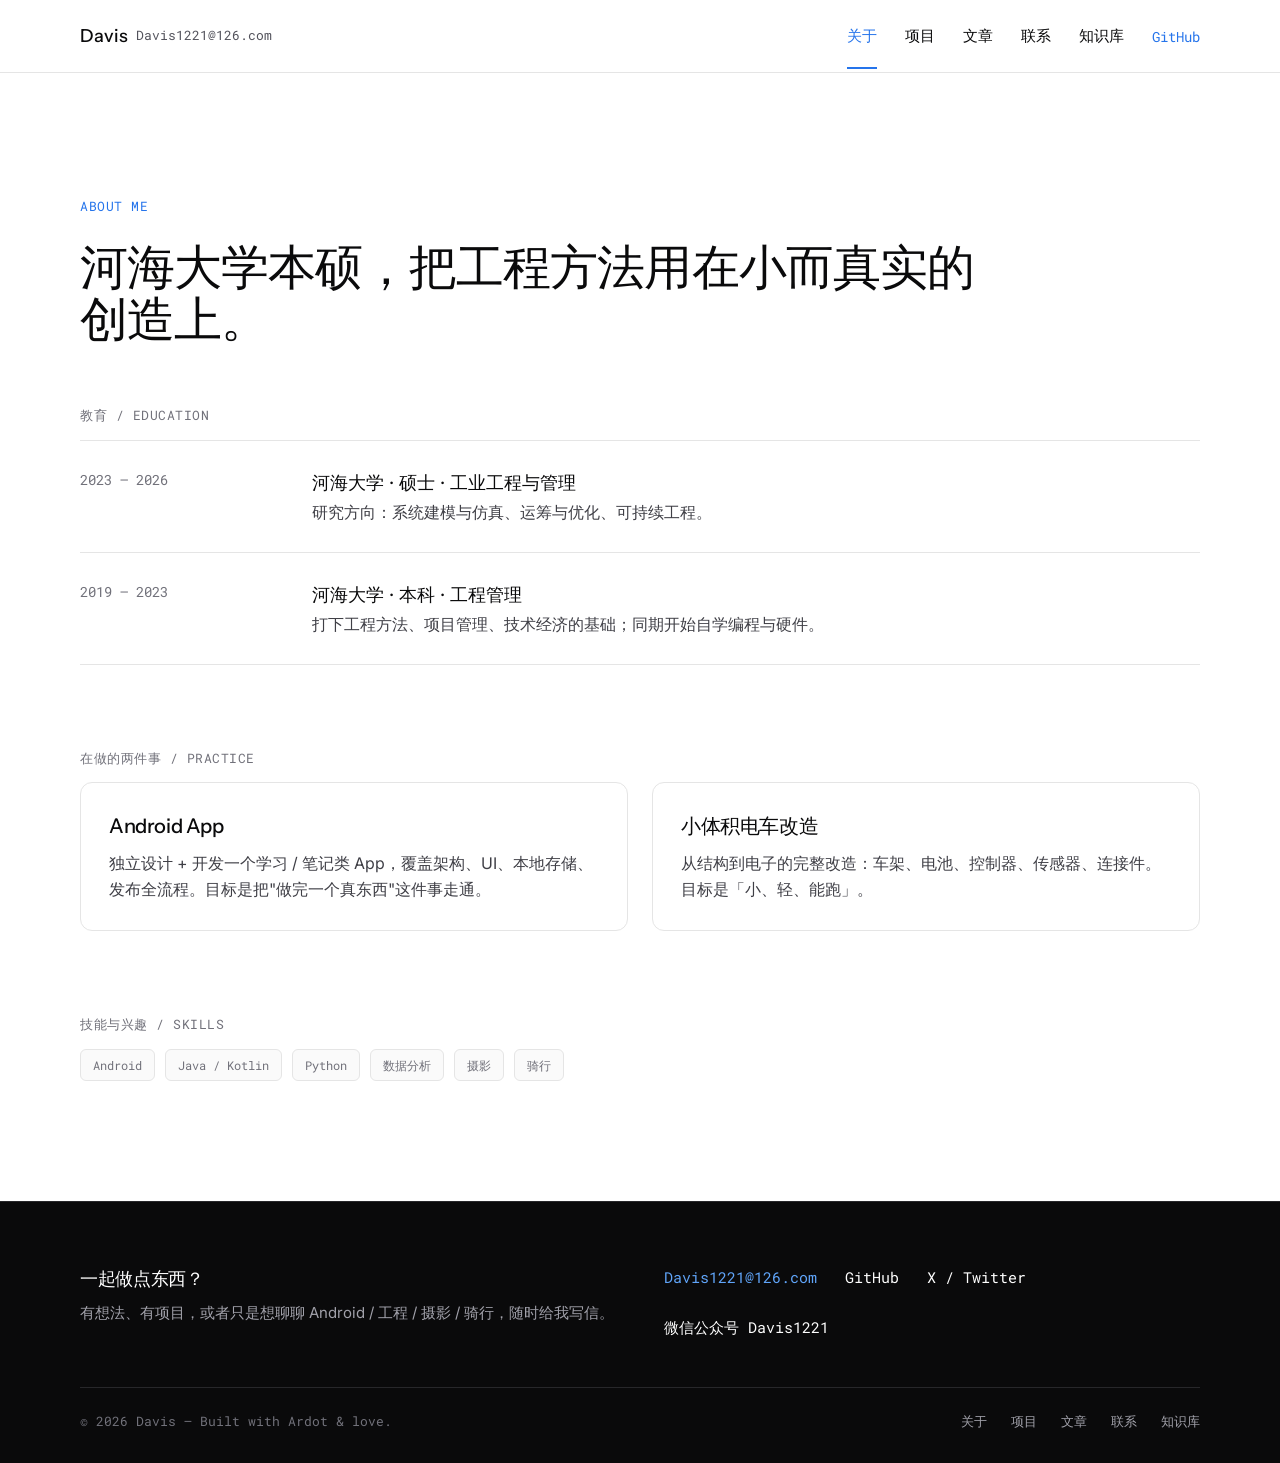
==== about.html @ aacbe088 "Initial commit: Davis personal site (6 pages + styles)" ====
<!doctype html>
<html lang="zh-CN">
<head>
  <meta charset="utf-8" />
  <meta name="viewport" content="width=device-width, initial-scale=1" />
  <title>关于 — Davis</title>
  <meta name="description" content="河海大学本硕 · 工业工程与管理。Android App / 小体积电车改造 / 数据分析。" />
  <link rel="preconnect" href="https://fonts.googleapis.com" />
  <link rel="preconnect" href="https://fonts.gstatic.com" crossorigin />
  <link href="https://fonts.googleapis.com/css2?family=Inter:wght@400;500;600&family=Instrument+Sans:wght@400;500;600&family=Roboto+Mono:wght@400;500&display=swap" rel="stylesheet" />
  <link rel="stylesheet" href="./styles.css" />
</head>
<body>

<header class="site-header">
  <div class="container row">
    <a class="wordmark" href="./index.html">
      <span class="name">Davis</span>
      <span class="handle">Davis1221@126.com</span>
    </a>
    <nav class="nav">
      <a class="is-active" href="./about.html">关于</a>
      <a href="./projects.html">项目</a>
      <a href="./writing.html">文章</a>
      <a href="./contact.html">联系</a>
      <a href="./knowledge.html">知识库</a>
      <a class="ext" href="https://github.com/Davis1221" target="_blank" rel="noopener">GitHub</a>
    </nav>
  </div>
</header>

<main>

<section>
  <div class="container">
    <span class="kicker">ABOUT ME</span>
    <h1 class="h-1" style="margin-bottom: 56px; max-width: 920px;">河海大学本硕，把工程方法用在小而真实的创造上。</h1>

    <div style="margin-bottom: 80px;">
      <div class="kicker muted" style="margin-bottom: 14px;">教育 / EDUCATION</div>
      <div class="edu">
        <div class="edu-row">
          <div>
            <div class="when">2023 – 2026</div>
          </div>
          <div>
            <div class="where">河海大学 · 硕士 · 工业工程与管理</div>
            <div class="what">研究方向：系统建模与仿真、运筹与优化、可持续工程。</div>
          </div>
        </div>
        <div class="edu-row">
          <div>
            <div class="when">2019 – 2023</div>
          </div>
          <div>
            <div class="where">河海大学 · 本科 · 工程管理</div>
            <div class="what">打下工程方法、项目管理、技术经济的基础；同期开始自学编程与硬件。</div>
          </div>
        </div>
      </div>
    </div>

    <div style="margin-bottom: 80px;">
      <div class="kicker muted" style="margin-bottom: 14px;">在做的两件事 / PRACTICE</div>
      <div class="practice-grid">
        <div class="practice">
          <h3>Android App</h3>
          <p>独立设计 + 开发一个学习 / 笔记类 App，覆盖架构、UI、本地存储、发布全流程。目标是把"做完一个真东西"这件事走通。</p>
        </div>
        <div class="practice">
          <h3>小体积电车改造</h3>
          <p>从结构到电子的完整改造：车架、电池、控制器、传感器、连接件。目标是「小、轻、能跑」。</p>
        </div>
      </div>
    </div>

    <div>
      <div class="kicker muted" style="margin-bottom: 14px;">技能与兴趣 / SKILLS</div>
      <div class="chips">
        <span class="chip">Android</span>
        <span class="chip">Java / Kotlin</span>
        <span class="chip">Python</span>
        <span class="chip">数据分析</span>
        <span class="chip">摄影</span>
        <span class="chip">骑行</span>
      </div>
    </div>
  </div>
</section>

</main>

<footer class="site-footer">
  <div class="container">
    <div class="grid">
      <div>
        <h3>一起做点东西？</h3>
        <p>有想法、有项目，或者只是想聊聊 Android / 工程 / 摄影 / 骑行，随时给我写信。</p>
      </div>
      <div>
        <div class="links">
          <a class="email" href="mailto:Davis1221@126.com">Davis1221@126.com</a>
          <a href="https://github.com/Davis1221" target="_blank" rel="noopener">GitHub</a>
          <a href="https://x.com/Davis1221" target="_blank" rel="noopener">X / Twitter</a>
          <a href="javascript:void(0)">微信公众号 Davis1221</a>
        </div>
      </div>
    </div>
    <div class="bottom">
      <span>© 2026 Davis — Built with Ardot & love.</span>
      <div class="nav-foot">
        <a href="./about.html">关于</a>
        <a href="./projects.html">项目</a>
        <a href="./writing.html">文章</a>
        <a href="./contact.html">联系</a>
        <a href="./knowledge.html">知识库</a>
      </div>
    </div>
  </div>
</footer>

</body>
</html>
---- styles.css ----
/* === Davis Personal Site — shared styles === */

:root {
  --white: #ffffff;
  --ink: #0a0a0b;
  --gray-50: #fafafa;
  --gray-100: #f4f4f5;
  --gray-200: #e5e5e5;
  --gray-300: #d4d4d8;
  --gray-400: #a1a1aa;
  --gray-500: #71717a;
  --gray-600: #52525b;
  --gray-700: #3f3f46;
  --gray-800: #27272a;
  --gray-900: #18181b;
  --accent: #2574eb;
  --accent-soft: #60a5fa;
  --max: 1280px;
  --pad-x: 80px;
  --section-y: 120px;
  --radius-sm: 6px;
  --radius: 12px;
  --t-fast: 120ms ease;
  --t: 200ms ease;
}

* { box-sizing: border-box; margin: 0; padding: 0; }
html, body { height: 100%; }
body {
  font-family: 'Inter', -apple-system, BlinkMacSystemFont, 'Segoe UI', system-ui, sans-serif;
  font-size: 16px;
  line-height: 1.5;
  color: var(--ink);
  background: var(--white);
  -webkit-font-smoothing: antialiased;
  -moz-osx-font-smoothing: grayscale;
  text-rendering: optimizeLegibility;
}

a { color: inherit; text-decoration: none; }
button { font-family: inherit; cursor: pointer; border: 0; background: none; }
img { max-width: 100%; display: block; }

.container { max-width: var(--max); margin: 0 auto; padding: 0 var(--pad-x); }

/* ===== typography ===== */
.kicker {
  font-family: 'Roboto Mono', ui-monospace, 'SF Mono', Menlo, monospace;
  font-size: 13px;
  color: var(--accent);
  letter-spacing: 0.04em;
  margin-bottom: 24px;
  display: inline-block;
}
.kicker.muted { color: var(--gray-500); }
h1, h2, h3, h4 {
  font-family: 'Instrument Sans', 'Inter', system-ui, sans-serif;
  font-weight: 500;
  letter-spacing: -0.02em;
  color: var(--ink);
}
.h-hero { font-size: 60px; line-height: 1.05; letter-spacing: -0.025em; font-weight: 400; }
.h-1 { font-size: 48px; line-height: 1.1; }
.h-2 { font-size: 40px; line-height: 1.15; }
.h-3 { font-size: 32px; line-height: 1.2; }
.h-4 { font-size: 20px; line-height: 1.3; }
.mono { font-family: 'Roboto Mono', ui-monospace, 'SF Mono', Menlo, monospace; }
.muted { color: var(--gray-500); }
.dim { color: var(--gray-400); }
.lead {
  font-size: 18px; line-height: 1.6;
  color: var(--gray-700);
  max-width: 720px;
}

/* ===== header ===== */
.site-header {
  position: sticky; top: 0; z-index: 50;
  background: var(--white);
  border-bottom: 1px solid var(--gray-200);
}
.site-header .row {
  height: 72px;
  display: flex; align-items: center; justify-content: space-between;
  gap: 32px;
}
.wordmark { display: flex; align-items: center; gap: 8px; }
.wordmark .name {
  font-family: 'Instrument Sans', sans-serif;
  font-size: 18px; font-weight: 500;
  color: var(--ink);
}
.wordmark .handle {
  font-family: 'Roboto Mono', monospace;
  font-size: 13px; color: var(--gray-600);
}
.nav { display: flex; align-items: center; gap: 28px; }
.nav a {
  font-size: 15px; color: var(--ink);
  transition: color var(--t);
  position: relative;
}
.nav a:hover { color: var(--accent); }
.nav a.is-active { color: var(--accent); }
.nav a.is-active::after {
  content: ''; position: absolute; left: 0; right: 0; bottom: -22px;
  height: 2px; background: var(--accent);
}
.nav .ext {
  font-family: 'Roboto Mono', monospace; font-size: 14px; color: var(--accent);
}

/* ===== hero (home) ===== */
.hero {
  background: var(--ink); color: var(--white);
  padding: 120px 0;
  position: relative; overflow: hidden;
}
.hero::before {
  content: ''; position: absolute; inset: 0;
  background: radial-gradient(circle at 0% 100%, rgba(37,116,235,0.18), transparent 60%),
              radial-gradient(circle at 100% 0%, rgba(96,165,250,0.10), transparent 50%);
  pointer-events: none;
}
.hero .container { position: relative; }
.hero .kicker { color: var(--accent-soft); }
.hero h1 { color: var(--white); margin-bottom: 24px; max-width: 900px; }
.hero .sub { color: var(--gray-400); font-size: 18px; line-height: 1.6; max-width: 640px; margin-bottom: 18px; }
.hero .now { font-family: 'Roboto Mono', monospace; font-size: 14px; color: var(--gray-400); margin-bottom: 32px; }
.cta-row { display: flex; gap: 20px; align-items: center; flex-wrap: wrap; }
.btn {
  display: inline-flex; align-items: center; gap: 6px;
  padding: 14px 22px; border-radius: 4px;
  font-size: 16px; font-weight: 500;
  transition: transform var(--t), background var(--t), color var(--t);
}
.btn-primary { background: var(--accent); color: var(--white); }
.btn-primary:hover { background: #1d63cf; transform: translateY(-1px); }
.btn-ghost { color: var(--white); padding: 14px 0; }
.btn-ghost:hover { color: var(--accent-soft); }

/* ===== section ===== */
section { padding: var(--section-y) 0; }
section.alt { background: var(--gray-50); }

/* ===== stats ===== */
.stats { border-top: 1px solid var(--gray-200); border-bottom: 1px solid var(--gray-200); padding: 40px 0; }
.stats .row { display: grid; grid-template-columns: repeat(4, 1fr); gap: 24px; }
.stat .num { font-family: 'Roboto Mono', monospace; font-size: 40px; line-height: 1.1; color: var(--ink); }
.stat .label { font-size: 14px; color: var(--gray-600); margin-top: 6px; }

/* ===== chips ===== */
.chips { display: flex; flex-wrap: wrap; gap: 10px; }
.chip {
  display: inline-flex; align-items: center;
  padding: 6px 12px; border-radius: var(--radius-sm);
  background: var(--gray-50); border: 1px solid var(--gray-200);
  font-family: 'Roboto Mono', monospace; font-size: 12px;
  color: var(--gray-500);
}
.chip.solid { background: var(--ink); color: var(--white); border-color: var(--ink); }

/* ===== case cards (home + projects) ===== */
.case-grid { display: grid; grid-template-columns: 1fr 1fr; gap: 32px; }
.case {
  background: var(--white); border: 1px solid var(--gray-200);
  border-radius: var(--radius); padding: 32px;
  display: flex; flex-direction: column; gap: 16px;
  transition: transform var(--t), box-shadow var(--t), border-color var(--t);
}
.case:hover { transform: translateY(-2px); box-shadow: 0 12px 32px rgba(10,10,11,0.06); border-color: var(--gray-300); }
.case .case-kicker { font-family: 'Roboto Mono', monospace; font-size: 12px; color: var(--gray-500); }
.case h3 { font-size: 24px; font-weight: 500; }
.case p { color: var(--gray-700); font-size: 15px; line-height: 1.6; }
.case .case-link { margin-top: auto; font-family: 'Roboto Mono', monospace; font-size: 14px; color: var(--accent); }
.case .case-link:hover { color: #1d63cf; }

/* ===== table (archive) ===== */
.archive { width: 100%; border-collapse: collapse; }
.archive th, .archive td { text-align: left; padding: 16px 0; }
.archive th {
  font-family: 'Roboto Mono', monospace; font-size: 12px;
  color: var(--gray-500); font-weight: 400;
  border-bottom: 1px solid var(--gray-200);
}
.archive tr + tr td { border-top: 1px solid var(--gray-200); }
.archive td { font-size: 15px; color: var(--ink); }
.archive td.year { font-family: 'Roboto Mono', monospace; color: var(--gray-500); width: 80px; }
.archive td.tech { color: var(--gray-500); font-family: 'Roboto Mono', monospace; font-size: 13px; }

/* ===== article list ===== */
.articles { display: flex; flex-direction: column; }
.article-row {
  display: flex; align-items: center; justify-content: space-between;
  padding: 22px 0; gap: 24px;
  border-top: 1px solid var(--gray-200);
  transition: padding-left var(--t);
}
.article-row:last-child { border-bottom: 1px solid var(--gray-200); }
.article-row:hover { padding-left: 8px; }
.article-row .title { font-size: 18px; color: var(--ink); }
.article-row .meta { font-family: 'Roboto Mono', monospace; font-size: 13px; color: var(--gray-500); }
.article-row .arrow { font-size: 16px; color: var(--gray-400); transition: transform var(--t), color var(--t); }
.article-row:hover .arrow { transform: translateX(4px); color: var(--accent); }

/* ===== education timeline ===== */
.edu { display: flex; flex-direction: column; }
.edu-row {
  display: grid; grid-template-columns: 200px 1fr; gap: 32px;
  padding: 28px 0; border-top: 1px solid var(--gray-200);
}
.edu-row:last-child { border-bottom: 1px solid var(--gray-200); }
.edu-row .when { font-family: 'Roboto Mono', monospace; font-size: 14px; color: var(--gray-500); }
.edu-row .where { font-size: 18px; color: var(--ink); font-weight: 500; }
.edu-row .what { color: var(--gray-700); margin-top: 4px; }

/* ===== practice cards (about) ===== */
.practice-grid { display: grid; grid-template-columns: 1fr 1fr; gap: 24px; }
.practice {
  border: 1px solid var(--gray-200); border-radius: var(--radius);
  padding: 28px; background: var(--white);
}
.practice h3 { font-size: 20px; margin-bottom: 10px; }
.practice p { color: var(--gray-700); line-height: 1.6; }

/* ===== contact (dark CTA) ===== */
.contact-dark {
  background: var(--ink); color: var(--white);
  padding: 120px 0; min-height: 600px;
  display: flex; flex-direction: column; justify-content: center;
}
.contact-dark .kicker { color: var(--accent-soft); }
.contact-dark h1 { color: var(--white); font-size: 40px; margin-bottom: 20px; }
.contact-dark .sub { color: var(--gray-400); font-size: 17px; line-height: 1.6; max-width: 680px; margin-bottom: 40px; }
.contact-methods { display: flex; gap: 48px; flex-wrap: wrap; padding-top: 32px; border-top: 1px solid var(--gray-800); }
.contact-method .label { font-family: 'Roboto Mono', monospace; font-size: 12px; color: var(--gray-500); margin-bottom: 8px; }
.contact-method .value { font-family: 'Roboto Mono', monospace; font-size: 15px; }
.contact-method .value.accent { color: var(--accent); }
.contact-method .value.white { color: var(--white); }

/* ===== site footer (shared, dark) ===== */
.site-footer {
  background: var(--ink); color: var(--white);
  padding: 64px 0 32px;
  border-top: 1px solid var(--gray-800);
}
.site-footer .grid { display: grid; grid-template-columns: 1fr 1fr; gap: 48px; }
.site-footer h3 { color: var(--white); font-size: 18px; margin-bottom: 8px; font-weight: 500; }
.site-footer p { color: var(--gray-400); font-size: 15px; line-height: 1.6; }
.site-footer .links { display: flex; gap: 28px; flex-wrap: wrap; }
.site-footer .links a { font-family: 'Roboto Mono', monospace; font-size: 15px; color: var(--white); }
.site-footer .links a:hover { color: var(--accent-soft); }
.site-footer .links a.email { color: var(--accent-soft); }
.site-footer .bottom {
  display: flex; align-items: center; justify-content: space-between;
  margin-top: 48px; padding-top: 24px; border-top: 1px solid var(--gray-800);
  font-family: 'Roboto Mono', monospace; font-size: 13px; color: var(--gray-500);
}
.site-footer .bottom .nav-foot { display: flex; gap: 24px; }
.site-footer .bottom .nav-foot a { color: var(--gray-400); }
.site-footer .bottom .nav-foot a:hover { color: var(--white); }

/* ===== knowledge base ===== */
.kb-grid { display: grid; grid-template-columns: repeat(3, 1fr); gap: 24px; }
.kb-card {
  background: var(--white); border: 1px solid var(--gray-200);
  border-radius: var(--radius); padding: 28px;
  display: flex; flex-direction: column; gap: 14px;
  transition: transform var(--t), box-shadow var(--t);
}
.kb-card:hover { transform: translateY(-2px); box-shadow: 0 8px 24px rgba(10,10,11,0.05); }
.kb-card h3 { font-size: 20px; }
.kb-card p { color: var(--gray-700); font-size: 14px; line-height: 1.6; }

.recent { display: flex; flex-direction: column; }
.recent .row {
  display: flex; align-items: center; justify-content: space-between;
  padding: 18px 0; gap: 24px;
  border-top: 1px solid var(--gray-200);
}
.recent .row:last-child { border-bottom: 1px solid var(--gray-200); }
.recent .row .title { font-size: 16px; }
.recent .row .meta { font-family: 'Roboto Mono', monospace; font-size: 13px; color: var(--gray-400); }

/* ===== responsive ===== */
@media (max-width: 1024px) {
  :root { --pad-x: 32px; --section-y: 80px; }
  .h-hero { font-size: 40px; }
  .h-1 { font-size: 36px; }
  .case-grid, .practice-grid { grid-template-columns: 1fr; }
  .kb-grid { grid-template-columns: 1fr; }
  .stats .row { grid-template-columns: repeat(2, 1fr); gap: 24px; }
  .nav { gap: 18px; }
  .nav a { font-size: 14px; }
  .hero { padding: 80px 0; }
  .wordmark .handle { display: none; }
}
@media (max-width: 640px) {
  :root { --pad-x: 20px; --section-y: 56px; }
  .h-hero { font-size: 32px; }
  .h-1 { font-size: 28px; }
  .h-2 { font-size: 26px; }
  .nav { gap: 12px; }
  .nav a { font-size: 13px; }
  .nav .ext { display: none; }
  .site-header .row { height: 60px; }
  .site-footer .grid { grid-template-columns: 1fr; gap: 24px; }
  .site-footer .bottom { flex-direction: column; gap: 16px; align-items: flex-start; }
  .edu-row { grid-template-columns: 1fr; gap: 8px; }
}
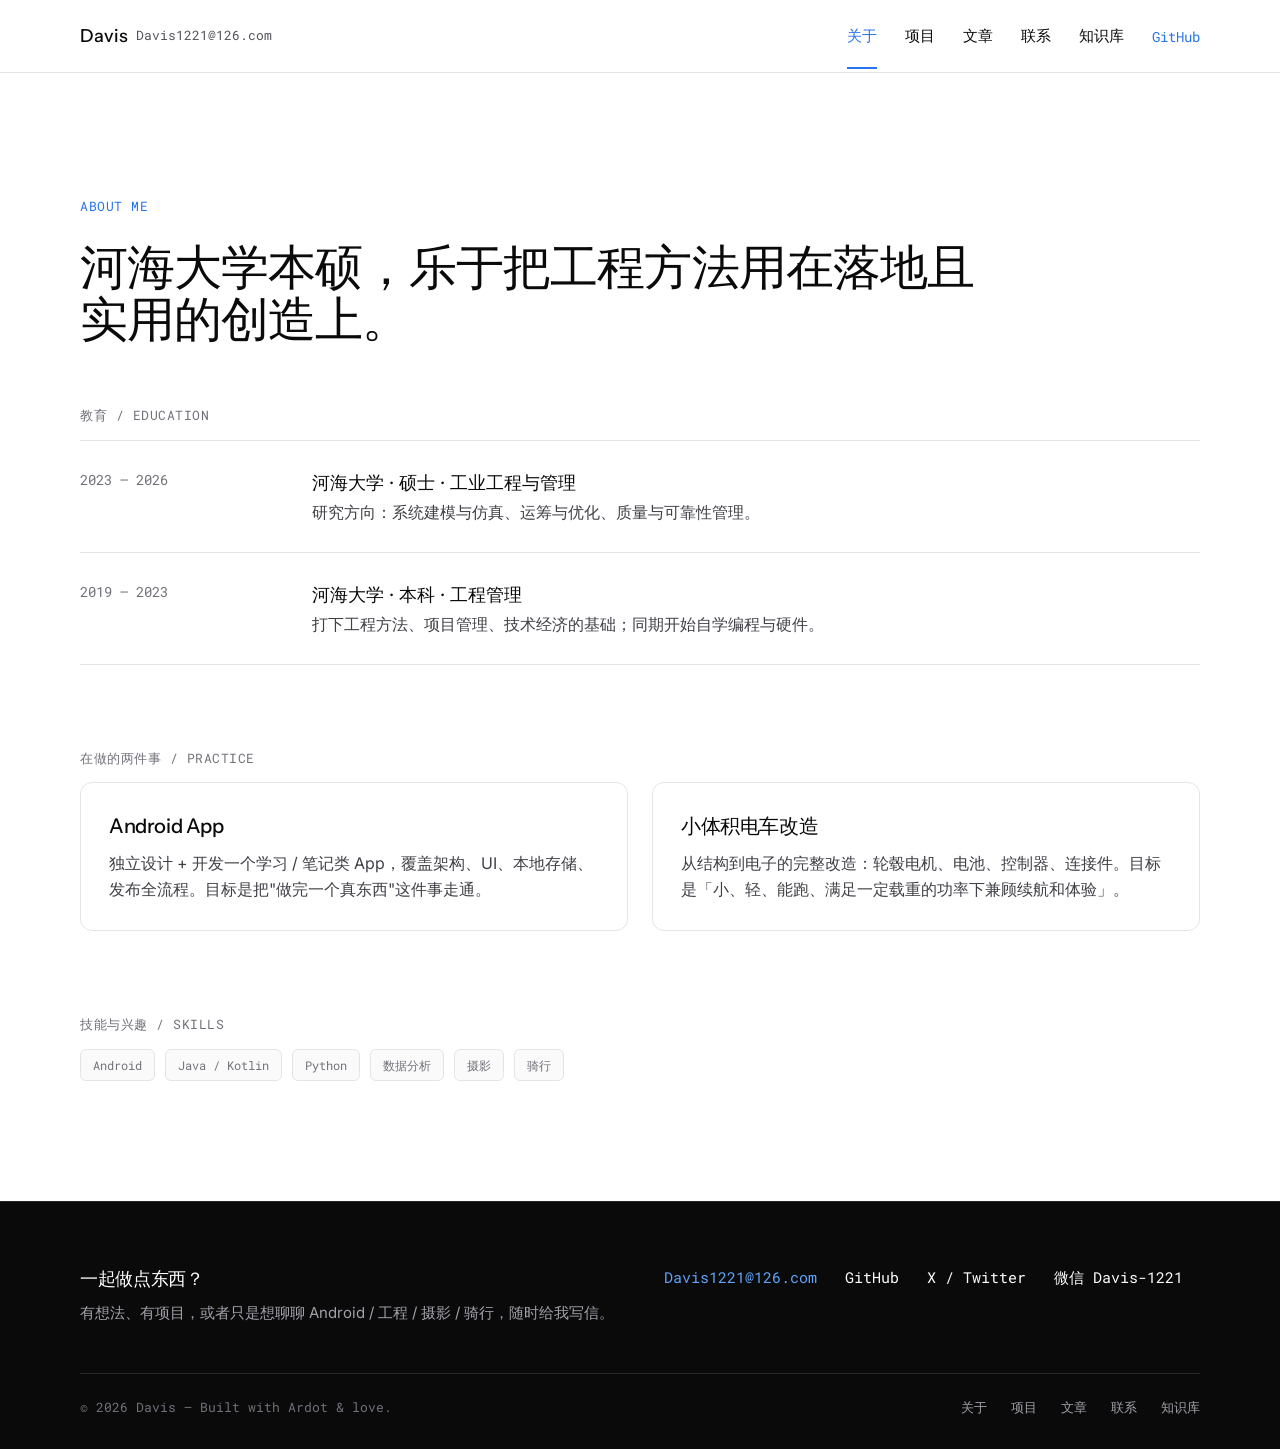
==== commit 80f0a98b: "Update about.html" ====
--- a/about.html
+++ b/about.html
@@ -34,7 +34,7 @@
 <section>
   <div class="container">
     <span class="kicker">ABOUT ME</span>
-    <h1 class="h-1" style="margin-bottom: 56px; max-width: 920px;">河海大学本硕，把工程方法用在小而真实的创造上。</h1>
+    <h1 class="h-1" style="margin-bottom: 56px; max-width: 920px;">河海大学本硕，乐于把工程方法用在落地且实用的创造上。</h1>
 
     <div style="margin-bottom: 80px;">
       <div class="kicker muted" style="margin-bottom: 14px;">教育 / EDUCATION</div>
@@ -45,7 +45,7 @@
           </div>
           <div>
             <div class="where">河海大学 · 硕士 · 工业工程与管理</div>
-            <div class="what">研究方向：系统建模与仿真、运筹与优化、可持续工程。</div>
+            <div class="what">研究方向：系统建模与仿真、运筹与优化、质量与可靠性管理。</div>
           </div>
         </div>
         <div class="edu-row">
@@ -69,7 +69,7 @@
         </div>
         <div class="practice">
           <h3>小体积电车改造</h3>
-          <p>从结构到电子的完整改造：车架、电池、控制器、传感器、连接件。目标是「小、轻、能跑」。</p>
+          <p>从结构到电子的完整改造：轮毂电机、电池、控制器、连接件。目标是「小、轻、能跑、满足一定载重的功率下兼顾续航和体验」。</p>
         </div>
       </div>
     </div>
@@ -102,7 +102,7 @@
           <a class="email" href="mailto:Davis1221@126.com">Davis1221@126.com</a>
           <a href="https://github.com/Davis1221" target="_blank" rel="noopener">GitHub</a>
           <a href="https://x.com/Davis1221" target="_blank" rel="noopener">X / Twitter</a>
-          <a href="javascript:void(0)">微信公众号 Davis1221</a>
+          <a href="javascript:void(0)">微信 Davis-1221</a>
         </div>
       </div>
     </div>
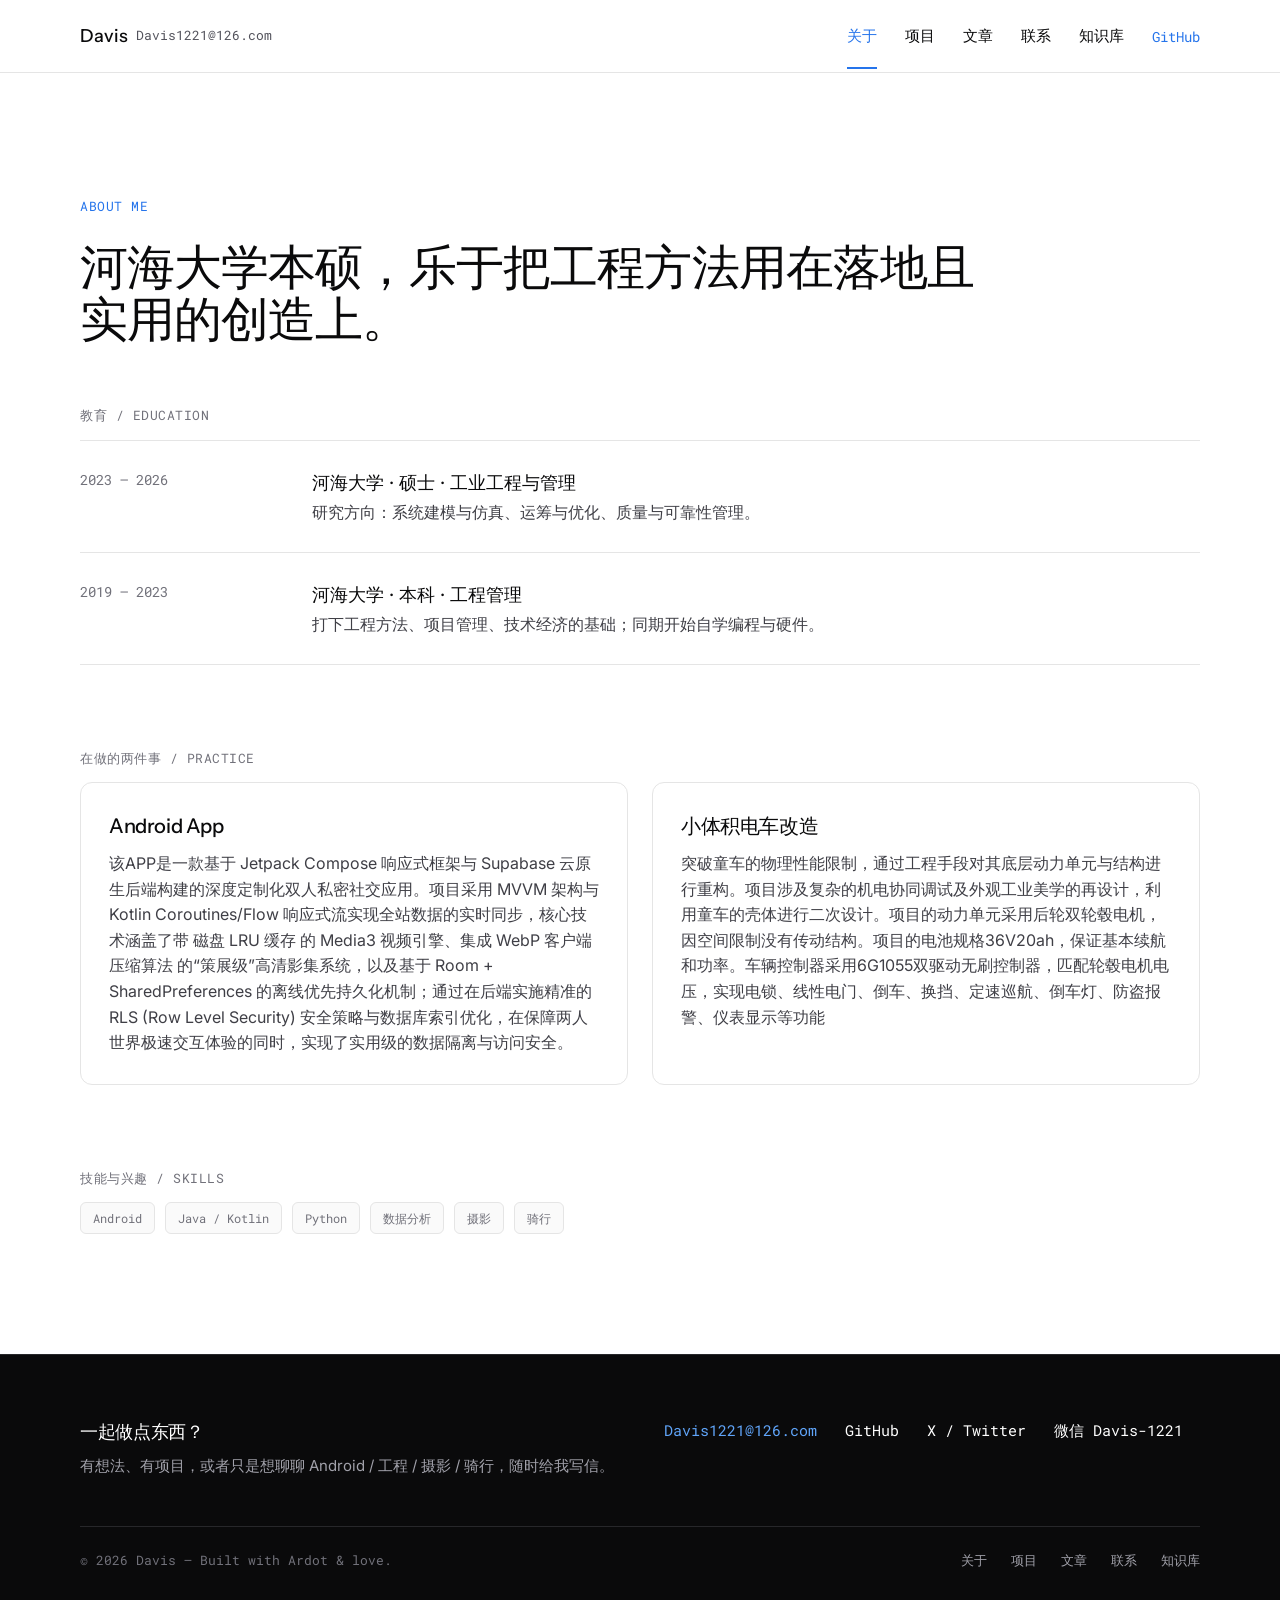
==== commit 7dd829a1: "Update about.html" ====
--- a/about.html
+++ b/about.html
@@ -65,11 +65,11 @@
       <div class="practice-grid">
         <div class="practice">
           <h3>Android App</h3>
-          <p>独立设计 + 开发一个学习 / 笔记类 App，覆盖架构、UI、本地存储、发布全流程。目标是把"做完一个真东西"这件事走通。</p>
+          <p>该APP是一款基于 Jetpack Compose 响应式框架与 Supabase 云原生后端构建的深度定制化双人私密社交应用。项目采用 MVVM 架构与 Kotlin Coroutines/Flow 响应式流实现全站数据的实时同步，核心技术涵盖了带 磁盘 LRU 缓存 的 Media3 视频引擎、集成 WebP 客户端压缩算法 的“策展级”高清影集系统，以及基于 Room + SharedPreferences 的离线优先持久化机制；通过在后端实施精准的 RLS (Row Level Security) 安全策略与数据库索引优化，在保障两人世界极速交互体验的同时，实现了实用级的数据隔离与访问安全。</p>
         </div>
         <div class="practice">
           <h3>小体积电车改造</h3>
-          <p>从结构到电子的完整改造：轮毂电机、电池、控制器、连接件。目标是「小、轻、能跑、满足一定载重的功率下兼顾续航和体验」。</p>
+          <p>突破童车的物理性能限制，通过工程手段对其底层动力单元与结构进行重构。项目涉及复杂的机电协同调试及外观工业美学的再设计，利用童车的壳体进行二次设计。项目的动力单元采用后轮双轮毂电机，因空间限制没有传动结构。项目的电池规格36V20ah，保证基本续航和功率。车辆控制器采用6G1055双驱动无刷控制器，匹配轮毂电机电压，实现电锁、线性电门、倒车、换挡、定速巡航、倒车灯、防盗报警、仪表显示等功能</p>
         </div>
       </div>
     </div>
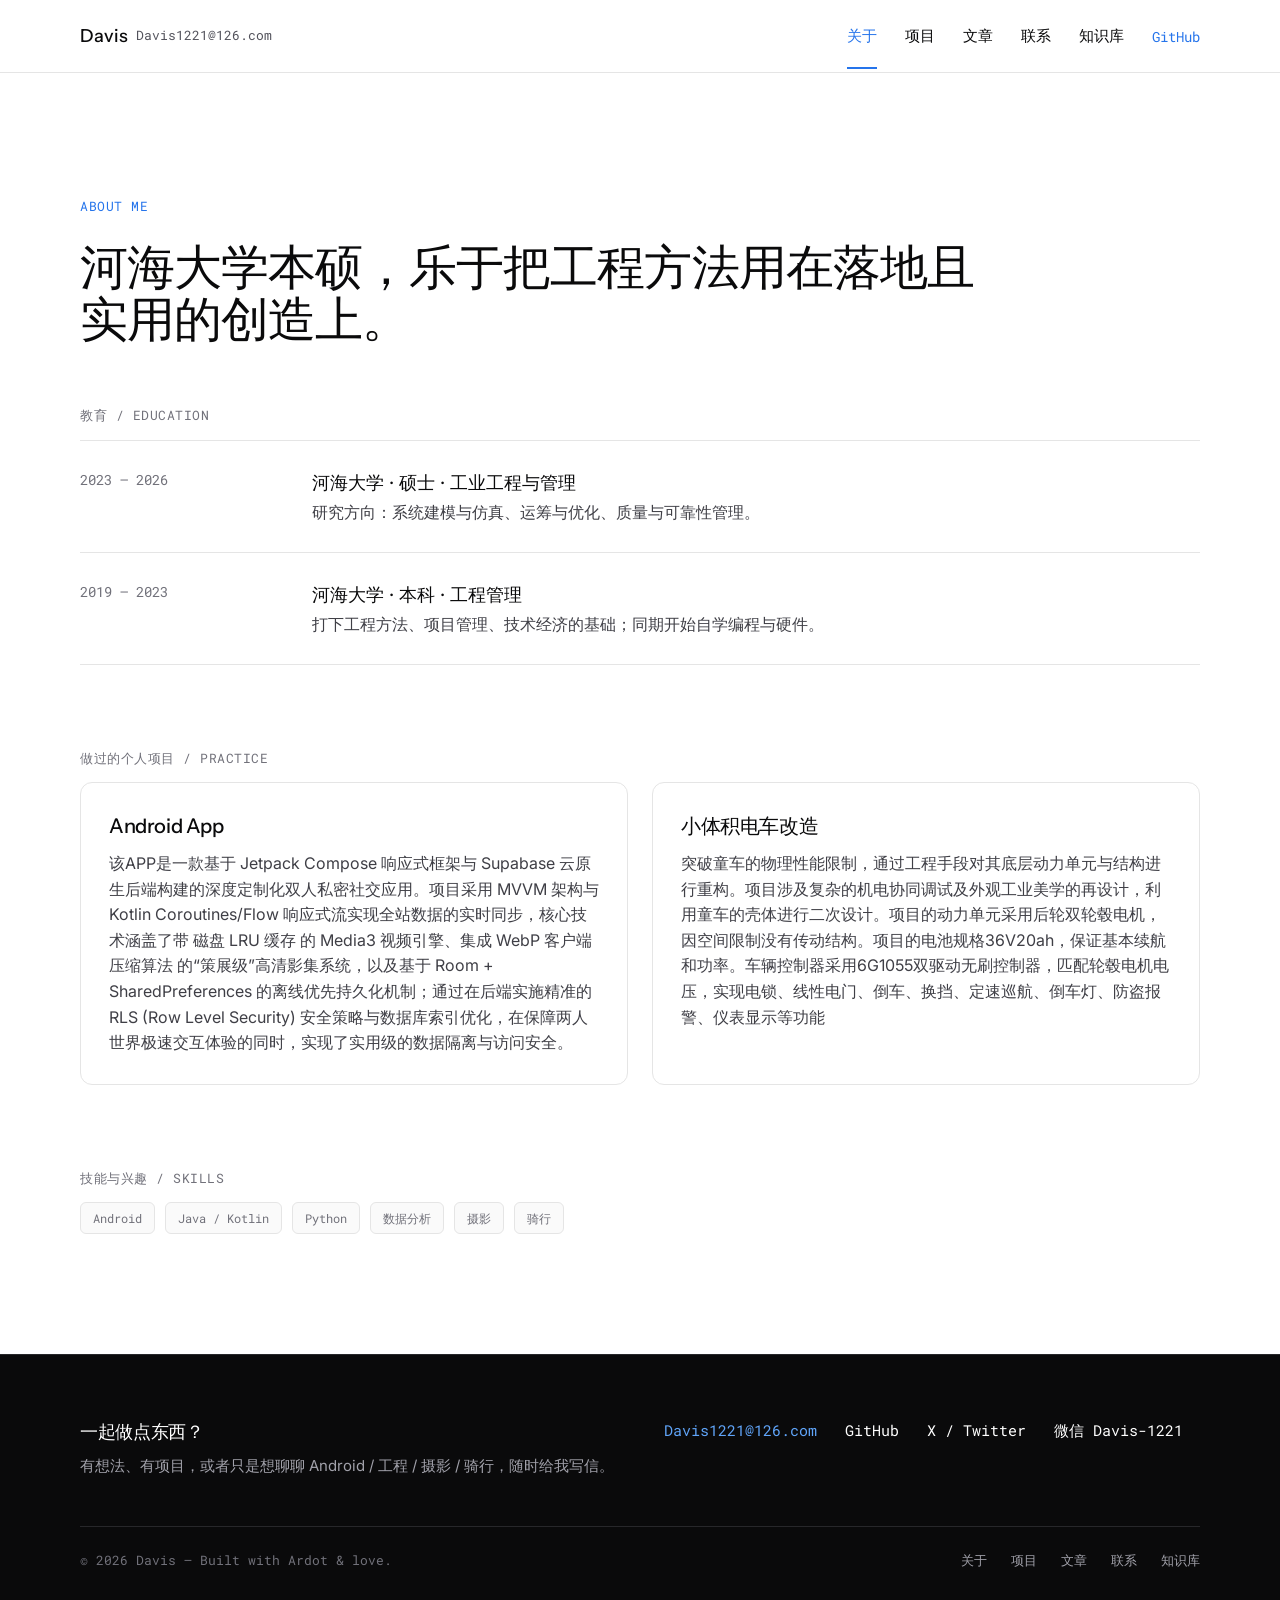
==== commit 0f76d8d5: "Update about.html" ====
--- a/about.html
+++ b/about.html
@@ -61,7 +61,7 @@
     </div>
 
     <div style="margin-bottom: 80px;">
-      <div class="kicker muted" style="margin-bottom: 14px;">在做的两件事 / PRACTICE</div>
+      <div class="kicker muted" style="margin-bottom: 14px;">做过的个人项目 / PRACTICE</div>
       <div class="practice-grid">
         <div class="practice">
           <h3>Android App</h3>
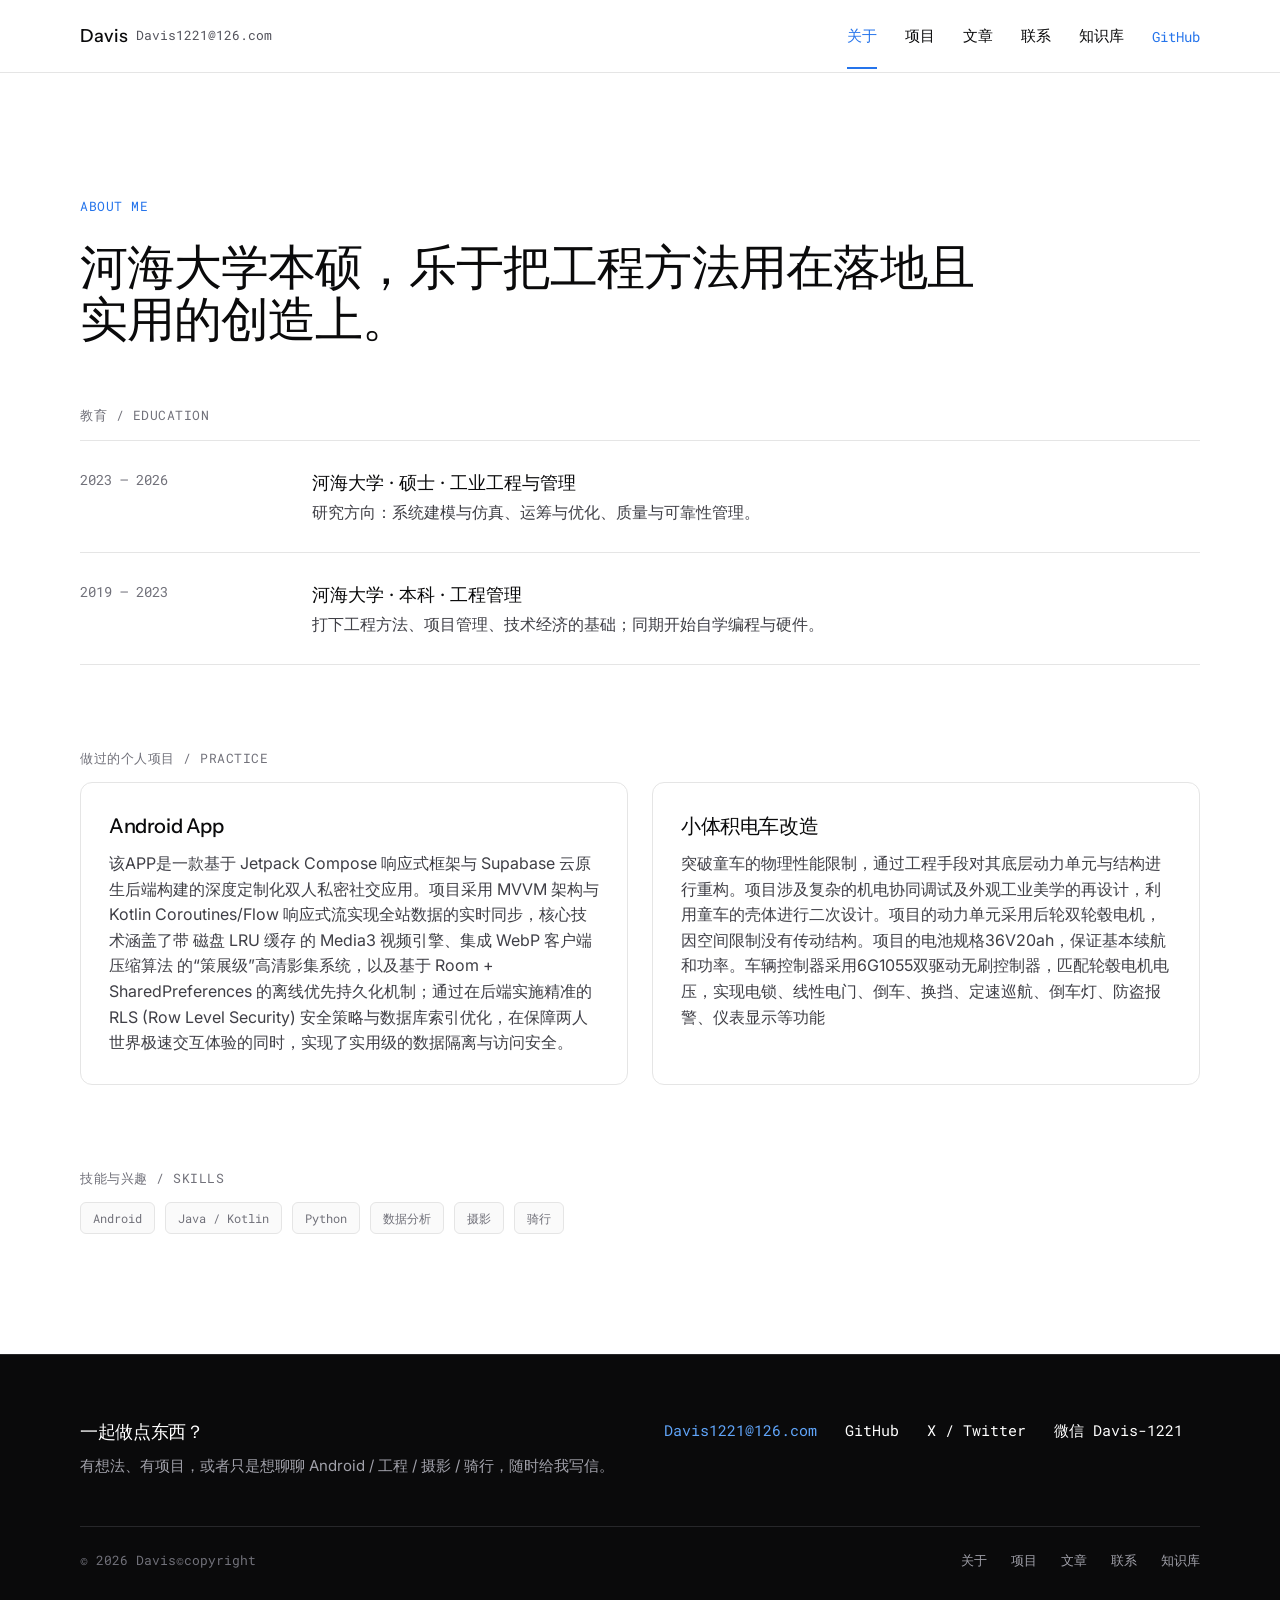
==== commit 2fed9eaf: "Update about.html" ====
--- a/about.html
+++ b/about.html
@@ -24,7 +24,7 @@
       <a href="./writing.html">文章</a>
       <a href="./contact.html">联系</a>
       <a href="./knowledge.html">知识库</a>
-      <a class="ext" href="https://github.com/Davis1221" target="_blank" rel="noopener">GitHub</a>
+      <a class="ext" href="https://github.com/Davis-1221" target="_blank" rel="noopener">GitHub</a>
     </nav>
   </div>
 </header>
@@ -100,14 +100,14 @@
       <div>
         <div class="links">
           <a class="email" href="mailto:Davis1221@126.com">Davis1221@126.com</a>
-          <a href="https://github.com/Davis1221" target="_blank" rel="noopener">GitHub</a>
+          <a href="https://github.com/Davis-1221" target="_blank" rel="noopener">GitHub</a>
           <a href="https://x.com/Davis1221" target="_blank" rel="noopener">X / Twitter</a>
           <a href="javascript:void(0)">微信 Davis-1221</a>
         </div>
       </div>
     </div>
     <div class="bottom">
-      <span>© 2026 Davis — Built with Ardot & love.</span>
+      <span>© 2026 Davis©copyright</span>
       <div class="nav-foot">
         <a href="./about.html">关于</a>
         <a href="./projects.html">项目</a>
